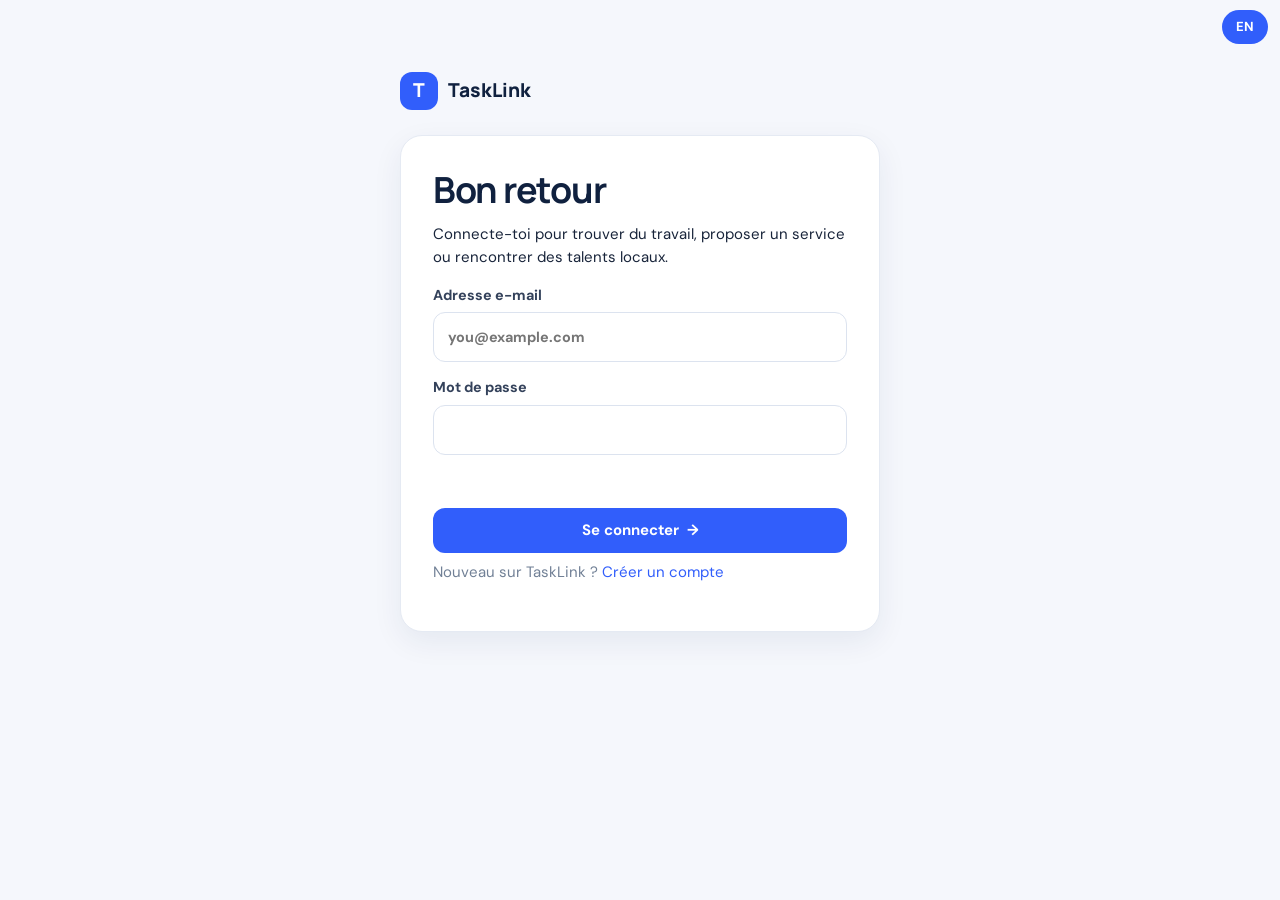
==== frontend/admin.html @ c4bacb2e "first commit" ====
<!doctype html>
<html lang="en">
<head>
<meta charset="utf-8">
<meta name="viewport" content="width=device-width,initial-scale=1">
<title>Admin — TaskLink</title>
<link rel="stylesheet" href="css/style.css">
</head>
<body data-nav>
<main>
  <h1>Admin panel</h1>
  <div class="counters" id="counters"></div>
  <div class="admin-tabs" id="tabs" role="tablist">
    <button type="button" data-tab="pending" class="on">Pending</button>
    <button type="button" data-tab="accepted">Accepted</button>
    <button type="button" data-tab="rejected">Rejected</button>
    <button type="button" data-tab="blocked">Blocked users</button>
  </div>
  <p class="msg" id="msg" role="alert"></p>
  <div id="list"></div>
</main>
<script src="js/app.js"></script>
<script src="js/admin.js"></script>
</body>
</html>
---- frontend/css/style.css ----
/* ==========================================================================
   TaskLink - main stylesheet
   Change colours in the :root block below; every page uses these variables.
   ========================================================================== */
@import url('https://fonts.googleapis.com/css2?family=DM+Sans:wght@400;500;600;700&family=Manrope:wght@500;600;700;800&display=swap');

:root {
  --navy: #10213f;
  --blue: #315efb;
  --blue-dark: #2348d8;
  --green: #119b72;
  --orange: #e88a35;
  --red: #c33c4d;
  --bg: #f5f7fc;
  --surface: #ffffff;
  --text: #18243a;
  --muted: #718096;
  --line: #e5eaf3;
  --pale: #edf2ff;
  --shadow: 0 10px 30px rgba(21, 42, 82, .07);
  --radius: 18px;
}

/* ---------- Base ---------- */
* { box-sizing: border-box; }
html { scroll-behavior: smooth; }
body {
  margin: 0; background: var(--bg); color: var(--text);
  font-family: 'DM Sans', system-ui, sans-serif; font-size: 15px; line-height: 1.55;
  padding-bottom: 86px;                 /* room for the bottom menu */
}
body.has-top { padding-top: 52px; }     /* room for the EN/FR button */
body.is-welcome { padding-bottom: 0; }
h1, h2, h3 { font-family: Manrope, 'DM Sans', sans-serif; letter-spacing: -.035em; color: var(--navy); line-height: 1.2; }
h1 { font-size: clamp(1.65rem, 4vw, 2.25rem); margin: 0 0 12px; }
h2 { font-size: 1.25rem; }
p { margin: 8px 0 14px; }
a { color: var(--blue); text-decoration: none; }
a:hover { text-decoration: underline; }
main { width: min(100% - 32px, 760px); margin: 0 auto; padding: 22px 0 28px; }
main > h1 { margin-top: 8px; }
img, video { display: block; max-width: 100%; border-radius: 12px; }
:focus-visible { outline: 3px solid #86a0ff; outline-offset: 3px; }
[hidden] { display: none !important; }
.subtle { color: var(--muted); }

/* ---------- Forms ---------- */
label { display: block; margin: 14px 0 0; font-size: .9rem; font-weight: 700; color: #34425b; }
input, select, textarea {
  width: 100%; padding: 13px 14px; margin-top: 6px; border: 1px solid #dce3ef; border-radius: 12px;
  background: #fff; color: var(--text); font: inherit; outline: none;
  transition: border .18s, box-shadow .18s;
}
input:focus, select:focus, textarea:focus { border-color: #7290ff; box-shadow: 0 0 0 4px rgba(49, 94, 251, .1); }
textarea { min-height: 100px; resize: vertical; }
input[type=file] { padding: 10px; }
.msg { color: #c0262d; min-height: 1.2em; font-size: .9rem; }
.msg.ok { color: var(--green); }

/* ---------- Buttons ---------- */
button, .big {
  display: inline-flex; align-items: center; justify-content: center; gap: 8px;
  min-height: 44px; margin-top: 14px; padding: 11px 17px; border: 0; border-radius: 12px;
  background: var(--blue); color: #fff; font: inherit; font-weight: 700; text-align: center;
  text-decoration: none; cursor: pointer; transition: transform .16s, background .16s, box-shadow .16s;
}
button:hover, .big:hover { background: var(--blue-dark); box-shadow: 0 7px 18px rgba(49, 94, 251, .18); transform: translateY(-1px); text-decoration: none; }
button:disabled { opacity: .5; cursor: not-allowed; transform: none; box-shadow: none; }
.green { background: var(--green); }
.green:hover { background: #0d8561; }
.orange { background: var(--orange); }
.orange:hover { background: #d4771f; }
.blue { background: var(--blue); }
.ghost { background: #edf1fb; color: var(--navy); }
.ghost:hover { background: #e1e8f8; box-shadow: none; }
.btn-sm { width: auto; min-height: 38px; margin: 0; padding: 8px 14px; font-size: .86rem; border-radius: 999px; }
.link { font-weight: 700; }

/* ---------- Cards & small parts ---------- */
.card, .p-card, form.card {
  background: var(--surface); border: 1px solid rgba(221, 228, 240, .85); border-radius: var(--radius);
  padding: 20px; margin: 14px 0; box-shadow: var(--shadow);
}
.card p { color: #56647a; }
.card-head { display: flex; align-items: center; gap: 12px; margin-bottom: 8px; }
.card-head .who { min-width: 0; flex: 1; }
.card-head b { font-size: 1.04rem; display: block; }
.meta { color: var(--muted); font-size: .88rem; }
.price { font-weight: 800; color: var(--navy); }
.badge { display: inline-flex; align-items: center; background: #e8efff; color: #244bd5; border-radius: 7px; padding: 4px 9px; font-size: .74rem; font-weight: 800; letter-spacing: .02em; vertical-align: middle; }
.badge.open { background: #e5f8f0; color: #0c7a59; }
.badge.progress { background: #fff0df; color: #b4610f; }
.badge.done { background: #e8efff; color: #244bd5; }
.empty-state, .empty { text-align: center; padding: 30px 16px; color: var(--muted); background: #fff; border: 1px dashed #d8e0ee; border-radius: 16px; }
.empty p { margin: 4px 0; }
.sec-head { display: flex; align-items: center; justify-content: space-between; gap: 12px; margin: 26px 0 12px; }
.sec-head h2 { margin: 0; }
.sec-head a { white-space: nowrap; }
.actions { display: flex; justify-content: flex-end; gap: 10px; }
.actions button { width: auto; }
.row-actions { display: flex; flex-wrap: wrap; align-items: center; gap: 10px; margin-top: 4px; }
.row-actions button { margin: 0; }

/* ---------- Top-right language button ---------- */
#lang {
  position: absolute; top: 10px; right: 12px; z-index: 30; width: auto; min-height: 34px; margin: 0;
  padding: 6px 14px; border-radius: 999px; background: var(--blue); font-size: .82rem;
}
.welcome ~ #lang, body.welcome-page #lang { background: rgba(255, 255, 255, .18); }

/* ---------- Bottom menu ---------- */
body > nav {
  position: fixed; bottom: 0; left: 0; right: 0; z-index: 20; display: flex; justify-content: center; gap: 4px;
  padding: 9px max(10px, calc((100vw - 760px) / 2)); background: rgba(255, 255, 255, .94);
  border-top: 1px solid var(--line); backdrop-filter: blur(16px);
}
nav a { flex: 1; max-width: 180px; padding: 10px 8px; text-align: center; color: #758198; font-size: .82rem; font-weight: 700; border-radius: 12px; }
nav a:hover { text-decoration: none; background: var(--pale); color: var(--blue); }
nav a.active { background: var(--pale); color: var(--blue); }

/* ---------- Tabs (Services | Do both) ---------- */
.seg { display: flex; gap: 5px; padding: 5px; background: #e9eef8; border-radius: 14px; margin-bottom: 16px; }
.seg a { flex: 1; text-align: center; padding: 10px 8px; border-radius: 10px; color: var(--navy); font-weight: 700; }
.seg a:hover { text-decoration: none; }
.seg a.on { background: #fff; box-shadow: 0 2px 8px #172c4a0c; }

/* ---------- Avatars ---------- */
.avatar {
  width: 88px; height: 88px; border-radius: 50%; border: 5px solid #fff; display: flex; align-items: center; justify-content: center;
  color: #fff; font-size: 1.7rem; font-weight: 800; background: linear-gradient(145deg, #315efb, #7c4dff); overflow: hidden; flex-shrink: 0;
}
.avatar img { width: 100%; height: 100%; object-fit: cover; border-radius: 50%; }
.avatar-sm { width: 44px; height: 44px; border: 0; font-size: .95rem; }

/* ---------- Dialogs ---------- */
dialog { width: min(92vw, 520px); max-height: 85vh; overflow: auto; border: 1px solid var(--line); border-radius: 20px; padding: 24px; box-shadow: 0 25px 90px #10213f30; color: var(--text); }
dialog::backdrop { background: #10213f77; backdrop-filter: blur(3px); }
dialog h2 { margin-top: 0; }
dialog.viewer { width: min(94vw, 760px); padding: 14px; text-align: center; }
dialog.viewer img, dialog.viewer video { margin: 0 auto; max-height: 70vh; width: auto; }
dialog.viewer p { margin: 10px 0 0; color: var(--muted); }

/* ---------- Profile page ---------- */
.p-card { padding: 0; overflow: hidden; }
.p-cover { height: 140px; background: radial-gradient(circle at 80% 20%, #6b91ff, transparent 32%), linear-gradient(125deg, #10213f, #315efb 70%, #6d7bff); }
.p-body { padding: 0 22px 20px; }
.p-top { display: flex; align-items: flex-end; justify-content: space-between; margin-top: -43px; }
.p-body h1 { margin: 14px 0 3px; font-size: 1.55rem; }
.p-city { display: flex; align-items: center; gap: 5px; margin: 0; color: var(--muted); }
.p-bio { margin: 14px 0 0; white-space: pre-line; }
.p-bio.muted { color: #8994a7; font-style: italic; }
.chips { display: flex; flex-wrap: wrap; gap: 8px; margin-top: 14px; }
.chip { display: inline-block; background: var(--pale); color: #244bd5; border-radius: 999px; padding: 6px 12px; font-size: .82rem; font-weight: 700; }
button.chip { min-height: 0; margin: 0; border: 1px dashed #9db3ff; background: #f6f8ff; color: var(--blue); }
button.chip:hover { transform: none; box-shadow: none; background: var(--pale); }
.stats { display: flex; border-top: 1px solid var(--line); }
.stats div { flex: 1; text-align: center; padding: 15px 5px; }
.stats div + div { border-left: 1px solid var(--line); }
.stats b { display: block; color: var(--navy); font-size: 1.2rem; }
.stats span { font-size: .78rem; color: var(--muted); }
.p-logout { width: 100%; margin-top: 28px; background: #fff; color: var(--red); border: 1px solid #f0d9de; }
.p-logout:hover { background: #fff5f6; color: var(--red); box-shadow: none; }
.photo-upload { padding: 12px 0 4px; }
.photo-upload img { width: 84px; height: 84px; object-fit: cover; border-radius: 50%; border: 3px solid #e2e8f0; margin: 4px 0 10px; }
.photo-upload .subtle { font-size: .82rem; margin: 6px 0; }

/* ---------- Portfolio grid ---------- */
.grid { display: grid; grid-template-columns: repeat(2, minmax(0, 1fr)); gap: 12px; }
.tile { position: relative; aspect-ratio: 1; border-radius: 14px; overflow: hidden; background: #e4eaf5; }
.tile img, .tile video { width: 100%; height: 100%; object-fit: cover; border-radius: 0; }
.tile .cap { position: absolute; bottom: 0; left: 0; right: 0; padding: 26px 10px 9px; color: #fff; font-size: .82rem; font-weight: 700; background: linear-gradient(transparent, #07152bd9); white-space: nowrap; overflow: hidden; text-overflow: ellipsis; pointer-events: none; }
.tile .play { position: absolute; top: 50%; left: 50%; transform: translate(-50%, -50%); width: 42px; height: 42px; border-radius: 50%; background: #0a183b99; color: #fff; display: flex; align-items: center; justify-content: center; pointer-events: none; }
.tile .tile-open { position: absolute; inset: 0; width: 100%; height: 100%; margin: 0; padding: 0; background: transparent; border-radius: 0; }
.tile .tile-open:hover { background: transparent; transform: none; box-shadow: none; }
.tile .tile-del { position: absolute; top: 7px; right: 7px; width: 30px; height: 30px; min-height: 30px; margin: 0; padding: 0; border-radius: 50%; background: #10213fc9; }
.tile-add { display: flex; align-items: center; justify-content: center; min-height: 150px; margin: 0; border: 2px dashed #b8c7e4; background: #f9fbff; color: var(--blue); border-radius: 14px; font-size: 1.6rem; font-weight: 800; }
.tile-add:hover { background: var(--pale); color: var(--blue); }

/* ---------- Welcome & login ---------- */
.welcome {
  min-height: 100svh; display: flex; flex-direction: column; justify-content: center; align-items: center; text-align: center; padding: 28px;
  background: radial-gradient(ellipse at 80% 5%, #315efb 0, transparent 40%), linear-gradient(145deg, #0d1b35, #172f5a); color: #fff;
}
.brand-mark { width: 76px; height: 76px; display: grid; place-items: center; margin-bottom: 22px; border-radius: 24px; background: linear-gradient(135deg, #5d80ff, #315efb); box-shadow: 0 18px 40px #0003; font-family: Manrope, 'DM Sans', system-ui, sans-serif; font-weight: 800; font-size: 2.4rem; color: #fff; }
.welcome h1 { color: #fff; font-size: clamp(2.6rem, 9vw, 4.2rem); margin: 0; }
.welcome p { max-width: 340px; margin: 14px 0 30px; color: #cbd6ee; font-size: 1.04rem; }
.welcome .big { width: min(100%, 330px); min-height: 52px; background: #fff; color: #1b3b86; }
.welcome a.link { color: #fff; margin-top: 12px; }
.welcome .foot { margin-top: 42px; font-size: .78rem; color: #9eafd0; }
.auth-wrap { width: min(100% - 32px, 480px); margin: 0 auto; padding: 20px 0 32px; }
.auth-brand { display: flex; align-items: center; gap: 10px; margin-bottom: 25px; color: var(--navy); font-family: Manrope, 'DM Sans', system-ui, sans-serif; font-weight: 800; font-size: 1.2rem; }
.auth-brand span { width: 38px; height: 38px; display: grid; place-items: center; background: var(--blue); border-radius: 12px; color: #fff; }
.auth-brand:hover { text-decoration: none; }
.auth-panel { background: #fff; border: 1px solid var(--line); border-radius: 22px; padding: clamp(20px, 5vw, 32px); box-shadow: var(--shadow); }
.auth-panel button { width: 100%; }

/* ---------- Home ---------- */
.home-container { width: min(100% - 32px, 760px); margin: auto; padding: 16px 0 28px; }
.home-hero { padding: 26px; border-radius: 24px; background: linear-gradient(125deg, #10213f, #315efb); color: #fff; box-shadow: 0 16px 34px #254cd42a; }
.home-hero h1 { color: #fff; margin: 0 0 8px; }
.home-hero p { color: #dbe4ff; margin: 0; }
.home-hero .search-row { display: flex; gap: 8px; margin-top: 22px; }
.home-hero input { margin: 0; border: 0; }
.home-hero button { margin: 0; flex-shrink: 0; background: #ffca75; color: #38240c; }
.home-hero button:hover { background: #ffc15c; }
.home-section-title { display: flex; align-items: center; justify-content: space-between; margin: 28px 2px 12px; }
.home-section-title h2 { margin: 0; }
.action-buttons { display: grid; grid-template-columns: repeat(3, minmax(0, 1fr)); gap: 12px; margin-top: 14px; }
.action-tile { display: flex; flex-direction: column; align-items: flex-start; justify-content: space-between; min-height: 150px; padding: 18px; border: 1px solid var(--line); border-radius: 18px; background: #fff; color: var(--navy); box-shadow: var(--shadow); font-weight: 800; }
.action-tile:hover { text-decoration: none; border-color: #a9bbff; transform: translateY(-2px); }
.action-icon { display: grid; place-items: center; width: 42px; height: 42px; border-radius: 14px; background: var(--pale); color: var(--blue); font-size: 1.3rem; }
.action-tile:nth-child(2) .action-icon { background: #e5f8f0; color: #0c9468; }
.action-tile:nth-child(3) .action-icon { background: #fff0df; color: #d87517; }
.action-tile small { display: block; margin-top: 5px; color: var(--muted); font-size: .78rem; font-weight: 500; }

/* ---------- Lists, search, messages ---------- */
.page-heading { margin-bottom: 20px; }
.page-heading p { color: var(--muted); }
.search-panel { display: grid; grid-template-columns: 1fr 180px auto; gap: 10px; margin: 18px 0; }
.search-panel input, .search-panel select, .search-panel button { margin: 0; }
.bubble { border-left: 4px solid var(--line); }
.bubble.mine { border-left-color: var(--blue); }
.bubble .who { font-weight: 800; color: var(--navy); }
.bubble p { margin: 6px 0; color: var(--text); white-space: pre-line; }
.bubble small { color: var(--muted); }
.review-stars { color: #e0a100; font-weight: 800; }
.server-banner { margin: 0; padding: 12px 16px; background: #fff3cd; color: #664d03; text-align: center; font-weight: 600; position: relative; z-index: 40; }

/* ---------- Phone screens ---------- */
@media (max-width: 560px) {
  main { width: min(100% - 24px, 760px); padding-top: 16px; }
  .home-container { width: calc(100% - 24px); padding-top: 10px; }
  .home-hero { padding: 22px 18px; }
  .home-hero .search-row { flex-direction: column; }
  .home-hero button { width: 100%; }
  .action-buttons { grid-template-columns: 1fr; gap: 9px; }
  .action-tile { min-height: 92px; flex-direction: row; align-items: center; gap: 14px; padding: 15px; }
  .action-tile > span:last-child { flex: 1; }
  .action-tile small { font-size: .76rem; }
  .search-panel { grid-template-columns: 1fr; }
  .search-panel button { width: 100%; }
  .p-body { padding: 0 16px 18px; }
  .p-top { margin-top: -38px; }
  .avatar { width: 78px; height: 78px; }
  .avatar-sm { width: 44px; height: 44px; }
  .sec-head { align-items: flex-start; }
  .card { padding: 16px; }
  .auth-wrap { padding-top: 10px; }
  body > nav { padding: 7px 5px; }
  nav a { font-size: .75rem; padding: 9px 4px; }
}

/* ==========================================================================
   Reviews, chat, maps (added)
   ========================================================================== */
.stars { color: #e0a100; letter-spacing: 1px; white-space: nowrap; }
.stars .off { color: #d9dfeb; }
.card.review { padding: 16px; margin: 10px 0; }
.card.review p { margin: 6px 0 0; }
.card.review .card-head { margin-bottom: 4px; }
.card.review .meta { display: flex; align-items: center; gap: 4px; flex-wrap: wrap; }

.summary { display: flex; gap: 22px; align-items: center; flex-wrap: wrap; }
.big-rating { display: flex; flex-direction: column; align-items: center; min-width: 110px; }
.big-rating b { font: 800 2.6rem/1 Manrope, 'DM Sans', sans-serif; color: var(--navy); }
.bars { flex: 1; min-width: 180px; }
.bar { display: grid; grid-template-columns: 28px 1fr 26px; gap: 8px; align-items: center; font-size: .8rem; color: var(--muted); }
.bar i { height: 8px; border-radius: 99px; background: #e8edf6; overflow: hidden; }
.bar i b { display: block; height: 100%; background: #e0a100; border-radius: 99px; }

fieldset.rate { display: flex; flex-direction: row-reverse; justify-content: flex-end; gap: 2px; border: 0; padding: 0; margin: 2px 0 0; position: relative; }
fieldset.rate legend { position: absolute; width: 1px; height: 1px; overflow: hidden; clip: rect(0 0 0 0); }
.rate-label { margin: 14px 0 0 !important; font-size: .9rem; font-weight: 700; color: #34425b; }
fieldset.rate input { position: absolute; opacity: 0; width: 1px; height: 1px; margin: 0; }
fieldset.rate label { margin: 0; font-size: 2.1rem; line-height: 1; color: #d3dae8; cursor: pointer; padding: 2px 3px; }
fieldset.rate label:hover, fieldset.rate label:hover ~ label, fieldset.rate input:checked ~ label { color: #e0a100; }
fieldset.rate input:focus-visible + label { outline: 3px solid #86a0ff; border-radius: 6px; }
#reviewForm h3 { margin: 0; }
#reviewForm p { margin: 4px 0 0; }

.nav-badge { display: inline-block; min-width: 18px; margin-left: 5px; padding: 1px 5px; border-radius: 99px; background: var(--red); color: #fff; font-size: .68rem; line-height: 1.4; vertical-align: top; }

/* chat */
.convo { display: flex; align-items: center; gap: 12px; padding: 14px 16px; color: inherit; }
.convo:hover { text-decoration: none; border-color: #a9bbff; }
.convo .who { min-width: 0; flex: 1; }
.convo .who b { display: block; }
.convo .last { color: var(--muted); font-size: .88rem; white-space: nowrap; overflow: hidden; text-overflow: ellipsis; }
.convo .when { color: var(--muted); font-size: .75rem; white-space: nowrap; align-self: flex-start; }
.convo.unread .last { color: var(--text); font-weight: 700; }
.convo .dot { min-width: 22px; height: 22px; border-radius: 99px; background: var(--blue); color: #fff; font-size: .75rem; font-weight: 800; display: grid; place-items: center; padding: 0 6px; }
.chat { display: flex; flex-direction: column; height: calc(100svh - 52px - 86px - 24px); min-height: 360px; }
.chat-head { display: flex; align-items: center; gap: 10px; padding: 8px 4px 12px; border-bottom: 1px solid var(--line); }
.chat-head .who { flex: 1; min-width: 0; }
.chat-head .who b { display: block; color: var(--navy); }
.chat-head .back { font-size: 1.5rem; line-height: 1; padding: 4px 8px; color: var(--navy); }
.chat-head .btn-sm { margin: 0; }
.chat-log { flex: 1; overflow-y: auto; padding: 14px 2px; display: flex; flex-direction: column; gap: 6px; scroll-behavior: smooth; overscroll-behavior: contain; }
.msg-b { max-width: 82%; padding: 9px 13px; border-radius: 16px; background: #fff; border: 1px solid var(--line); align-self: flex-start; white-space: pre-wrap; overflow-wrap: anywhere; }
.msg-b.mine { align-self: flex-end; background: var(--blue); border-color: var(--blue); color: #fff; }
.msg-b.mine a { color: #fff; text-decoration: underline; }
.msg-b time { display: block; margin-top: 2px; font-size: .68rem; opacity: .65; text-align: right; }
.day-sep { align-self: center; font-size: .74rem; color: var(--muted); background: #e9eef8; padding: 2px 10px; border-radius: 99px; margin: 8px 0 2px; }
.composer { display: flex; gap: 8px; align-items: flex-end; padding-top: 10px; border-top: 1px solid var(--line); }
.composer textarea { min-height: 46px; max-height: 120px; margin: 0; resize: none; }
.composer button { margin: 0; height: 46px; }
.new-chat summary { cursor: pointer; font-weight: 700; color: var(--blue); }
.new-chat form { display: flex; gap: 8px; margin-top: 8px; }
.new-chat input, .new-chat button { margin: 0; }
.new-chat { padding: 14px 16px; }

/* maps */
.map-wrap { position: relative; margin: 8px 0 12px; border-radius: var(--radius); overflow: hidden; box-shadow: var(--shadow); border: 1px solid var(--line); background: #dfe7f4; }
.map-box { width: 100%; height: clamp(340px, 56svh, 620px); }
.map-box .maplibregl-canvas { outline: none; }
.map-tools { position: absolute; top: 10px; left: 10px; z-index: 2; display: flex; flex-direction: column; gap: 6px; }
.map-tools button { margin: 0; min-height: 34px; padding: 5px 11px; font-size: .78rem; background: #fff; color: var(--navy); box-shadow: 0 2px 8px #10213f33; }
.map-tools button:hover { background: var(--pale); }
.map-tools button.on { background: var(--blue); color: #fff; }
.map-status { position: absolute; inset: 0; z-index: 3; display: grid; place-items: center; text-align: center; padding: 20px; background: #eef2fa; color: var(--muted); }
.pin { width: 38px; height: 38px; border-radius: 50% 50% 50% 4px; transform: rotate(-45deg); display: grid; place-items: center; border: 3px solid #fff; box-shadow: 0 3px 10px #10213f66; color: #fff; font-weight: 800; }
.pin span { transform: rotate(45deg); font-size: .8rem; }
.pin.me { background: var(--blue); } .pin.them { background: var(--orange); } .pin.meet { background: var(--green); }
.pin.meet span { font-size: 1.05rem; }
.modes { display: flex; gap: 6px; margin: 4px 0 12px; }
.modes button { flex: 1; margin: 0; background: #edf1fb; color: var(--navy); min-height: 42px; }
.modes button.on { background: var(--navy); color: #fff; }
.leg { border-left: 5px solid var(--blue); }
.leg.them { border-left-color: var(--orange); }
.leg h3 { margin: 0 0 2px; font-size: 1rem; }
.leg .figs { font-weight: 800; color: var(--navy); font-size: 1.15rem; }
.leg ol { margin: 10px 0 0; padding-left: 22px; color: #56647a; font-size: .9rem; }
.leg ol li { margin: 3px 0; }
.leg ol small { color: var(--muted); }
.leg details summary { cursor: pointer; font-weight: 700; color: var(--blue); margin-top: 8px; }
.search-line { display: flex; gap: 8px; }
.search-line input, .search-line button { margin: 0; }
.results { margin: 8px 0 0; padding: 0; list-style: none; background: #fff; border: 1px solid var(--line); border-radius: 12px; overflow: hidden; }
.results li button { width: 100%; justify-content: flex-start; margin: 0; min-height: 0; padding: 10px 14px; border-radius: 0; background: #fff; color: var(--text); font-weight: 500; text-align: left; }
.results li button:hover { background: var(--pale); transform: none; box-shadow: none; }
.checkline { display: flex; align-items: center; gap: 10px; font-weight: 600; }
.checkline input { width: auto; margin: 0; }
@media (max-width: 560px) { .chat { height: calc(100svh - 52px - 76px - 16px); } .msg-b { max-width: 90%; } }

/* ==========================================================================
   Admin, notifications, chat attachments, path card (added)
   ========================================================================== */
/* bell (next to the EN/FR button) and pop-up */
#bell { position: absolute; top: 10px; right: 72px; z-index: 30; display: inline-flex; align-items: center; min-height: 34px; padding: 4px 11px;
  border-radius: 999px; background: #fff; border: 1px solid var(--line); font-size: 1rem; text-decoration: none; box-shadow: 0 2px 8px #10213f14; }
#bell:hover { text-decoration: none; background: var(--pale); }
#bell .nav-badge { margin-left: 4px; vertical-align: middle; }
.toast { position: fixed; z-index: 60; top: 56px; left: 50%; transform: translateX(-50%); width: min(92vw, 460px); padding: 12px 16px; border-radius: 14px;
  background: var(--navy); color: #fff; font-weight: 600; box-shadow: 0 12px 34px #10213f55; animation: toast-in .25s ease-out; }
.toast:hover { text-decoration: none; color: #fff; }
@keyframes toast-in { from { opacity: 0; transform: translate(-50%, -10px); } to { opacity: 1; transform: translate(-50%, 0); } }

/* notifications page */
.note { display: flex; gap: 12px; align-items: flex-start; padding: 14px 16px; color: inherit; margin: 10px 0; }
.note:hover { text-decoration: none; border-color: #a9bbff; }
.note .ico { font-size: 1.4rem; line-height: 1.2; }
.note b { display: block; color: var(--navy); }
.note p { margin: 4px 0 0; color: #56647a; font-size: .92rem; overflow-wrap: anywhere; }
.note time { display: block; margin-top: 4px; font-size: .74rem; color: var(--muted); }
.note.unread { border-left: 5px solid var(--blue); background: #f7f9ff; }
.note.ok .ico { color: var(--green); } .note.no .ico { color: var(--orange); }

/* admin */
.counters { display: grid; grid-template-columns: repeat(4, 1fr); gap: 8px; margin: 12px 0; }
.counters div { background: #fff; border: 1px solid var(--line); border-radius: 14px; padding: 10px 6px; text-align: center; }
.counters b { display: block; font-size: 1.35rem; color: var(--navy); }
.counters span { font-size: .72rem; color: var(--muted); font-weight: 700; }
.counters .warn b { color: var(--orange); } .counters .bad b { color: var(--red); }
.report { padding: 16px; margin: 12px 0; }
.report .pair { display: flex; align-items: center; gap: 10px; flex-wrap: wrap; }
.report .pair .arrow { color: var(--muted); font-weight: 800; }
.report .who { min-width: 0; }
.report .who small { display: block; color: var(--muted); font-size: .72rem; font-weight: 700; text-transform: uppercase; letter-spacing: .03em; }
.report .reason { margin: 12px 0 8px; padding: 10px 12px; background: #f4f6fb; border-radius: 12px; overflow-wrap: anywhere; white-space: pre-wrap; }
.report .facts { color: var(--muted); font-size: .84rem; display: flex; gap: 6px 14px; flex-wrap: wrap; margin-bottom: 8px; }
.report textarea { min-height: 64px; margin: 6px 0 0; }
.report .row-actions button { flex: 1; }
.report .verdict { margin-top: 8px; font-size: .9rem; }
.badge.no { background: #fdecee; color: #a62b3b; }
.badge.wait { background: #fff0df; color: #b4610f; }
.admin-tabs { display: flex; gap: 6px; flex-wrap: wrap; margin: 6px 0 12px; }
.admin-tabs button { width: auto; margin: 0; min-height: 38px; padding: 8px 14px; background: #edf1fb; color: var(--navy); border-radius: 999px; font-size: .85rem; }
.admin-tabs button.on { background: var(--navy); color: #fff; }
button.danger { background: var(--red); } button.danger:hover { background: #a82f40; }
@media (max-width: 560px) { .counters { grid-template-columns: repeat(2, 1fr); } #bell { right: 68px; } }

/* chat attachments */
.composer .attach { width: 46px; padding: 0; flex: none; background: #edf1fb; color: var(--navy); font-size: 1.25rem; }
.composer .attach:hover { background: #e1e8f8; box-shadow: none; }
.composer .grow { flex: 1; min-width: 0; display: flex; flex-direction: column; gap: 6px; }
.file-chip { display: flex; align-items: center; gap: 10px; padding: 6px 8px 6px 6px; background: #f4f6fb; border: 1px solid var(--line); border-radius: 12px; }
.file-chip img { width: 44px; height: 44px; object-fit: cover; border-radius: 8px; flex: none; }
.file-chip .pdf-ico { width: 44px; height: 44px; border-radius: 8px; flex: none; display: grid; place-items: center; background: #fdecee; color: #c33c4d; font-weight: 800; font-size: .72rem; }
.file-chip .nm { flex: 1; min-width: 0; font-size: .85rem; font-weight: 700; overflow: hidden; text-overflow: ellipsis; white-space: nowrap; }
.file-chip .nm small { display: block; color: var(--muted); font-weight: 500; }
.file-chip button { margin: 0; height: 34px; width: 34px; padding: 0; border-radius: 50%; background: #e1e8f8; color: var(--navy); flex: none; }
.msg-b.has-file { padding: 6px; }
.msg-b.has-file > .txt { padding: 4px 7px 0; display: block; }
.msg-b.has-file time { padding: 0 7px 2px; }
.msg-b .pic { display: block; max-width: 100%; border: 0; padding: 0; margin: 0; background: none; border-radius: 12px; overflow: hidden; cursor: zoom-in; min-height: 0; width: auto; }
.msg-b .pic img { display: block; max-width: min(260px, 100%); max-height: 300px; border-radius: 12px; }
.msg-b .doc { display: flex; align-items: center; gap: 10px; padding: 8px 10px; border-radius: 12px; background: #f4f6fb; color: var(--text); min-width: 210px; }
.msg-b.mine .doc { background: #ffffff26; color: #fff; }
.msg-b .doc .pdf-ico { width: 40px; height: 40px; border-radius: 8px; display: grid; place-items: center; background: #fdecee; color: #c33c4d; font-weight: 800; font-size: .7rem; flex: none; }
.msg-b .doc .nm { flex: 1; min-width: 0; font-weight: 700; font-size: .88rem; overflow-wrap: anywhere; white-space: normal; }
.msg-b .doc .nm small { display: block; font-weight: 500; opacity: .7; }
.msg-b .doc-links { display: flex; gap: 12px; padding: 4px 8px 0; font-size: .82rem; font-weight: 700; }
.msg-b.mine .doc-links a { color: #fff; }

/* path card (set-your-place page) */
.path-card h3 { margin: 0 0 8px; }
.path-card .row-actions a.big { text-decoration: none; }
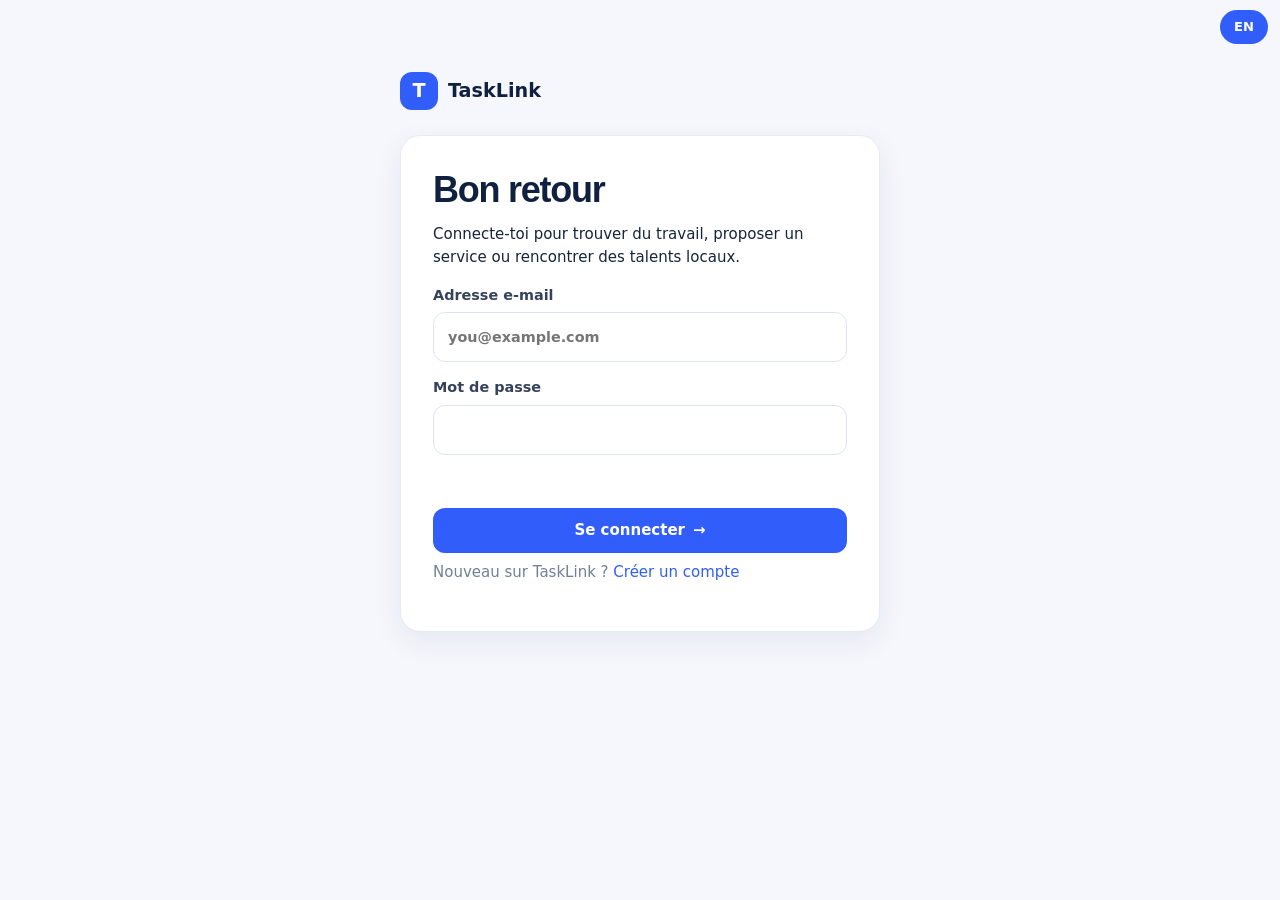
==== commit 7ceae6b2: "Refactor page headers for consistency and improved user experience; add translations for account-rel" ====
--- a/frontend/admin.html
+++ b/frontend/admin.html
@@ -8,7 +8,7 @@
 </head>
 <body data-nav>
 <main>
-  <h1>Admin panel</h1>
+  <header class="page-heading cover"><h1>Admin panel</h1><p>Review reports and manage blocked accounts.</p></header>
   <div class="counters" id="counters"></div>
   <div class="admin-tabs" id="tabs" role="tablist">
     <button type="button" data-tab="pending" class="on">Pending</button>
--- a/frontend/css/style.css
+++ b/frontend/css/style.css
@@ -415,3 +415,45 @@
 /* path card (set-your-place page) */
 .path-card h3 { margin: 0 0 8px; }
 .path-card .row-actions a.big { text-decoration: none; }
+
+/* ==========================================================================
+   Profile-style design on every page (cover headers, chips, pills)
+   ========================================================================== */
+.page-heading.cover {
+  position: relative; overflow: hidden; margin: 0 0 16px; padding: 24px 22px 22px; border-radius: 22px;
+  background: radial-gradient(circle at 80% 20%, #6b91ff, transparent 32%), linear-gradient(125deg, #10213f, #315efb 70%, #6d7bff);
+  box-shadow: 0 16px 34px #254cd426;
+}
+.page-heading.cover h1 { margin: 0 0 6px; color: #fff; }
+.page-heading.cover p { margin: 0; max-width: 520px; color: #dbe4ff; }
+.page-heading.cover button { margin: 14px 0 0; background: rgba(255, 255, 255, .18); color: #fff; }
+.page-heading.cover button:hover { background: rgba(255, 255, 255, .3); box-shadow: none; }
+
+.seg { background: #e9eef8; border-radius: 999px; }
+.seg a { border-radius: 999px; }
+
+.card, .p-card, form.card, .auth-panel, .counters div { border-radius: 20px; }
+.card .chips { margin: 6px 0 12px; }
+.chip.loc::before { content: "\1F4CD"; margin-right: 4px; font-size: .78em; }
+.price-pill { display: inline-block; margin: 0 0 6px; padding: 5px 13px; border-radius: 999px; background: var(--pale); color: var(--navy); font-weight: 800; font-size: .88rem; }
+.card .card-head b { font-family: Manrope, 'DM Sans', sans-serif; letter-spacing: -.02em; }
+.card .link { display: inline-block; margin-top: 2px; }
+
+.search-panel { padding: 12px; background: #fff; border: 1px solid var(--line); border-radius: 20px; box-shadow: var(--shadow); }
+.search-panel input, .search-panel select { background: #f5f7fc; }
+.search-panel button { border-radius: 999px; }
+.search-line input { background: #fff; }
+
+.sec-head h2 { font-size: 1.15rem; }
+.sec-head { margin-top: 28px; }
+.convo { border-radius: 20px; }
+.convo .avatar-sm { border: 3px solid #fff; box-shadow: 0 0 0 1px var(--line); }
+.counters { gap: 0; padding: 0; background: #fff; border: 1px solid var(--line); border-radius: 20px; overflow: hidden; box-shadow: var(--shadow); }
+.counters div { border: 0; border-radius: 0; padding: 15px 6px; }
+.counters div + div { border-left: 1px solid var(--line); }
+.note { border-radius: 20px; }
+.map-wrap { border-radius: 22px; }
+.msg-b { border-radius: 18px; }
+button.green, button.orange, .big.green, .big.orange { border-radius: 999px; }
+.actions .big, .row-actions .big { border-radius: 999px; }
+@media (max-width: 560px) { .counters { grid-template-columns: repeat(2, 1fr); } .counters div:nth-child(3) { border-left: 0; } .counters div:nth-child(n+3) { border-top: 1px solid var(--line); } }
